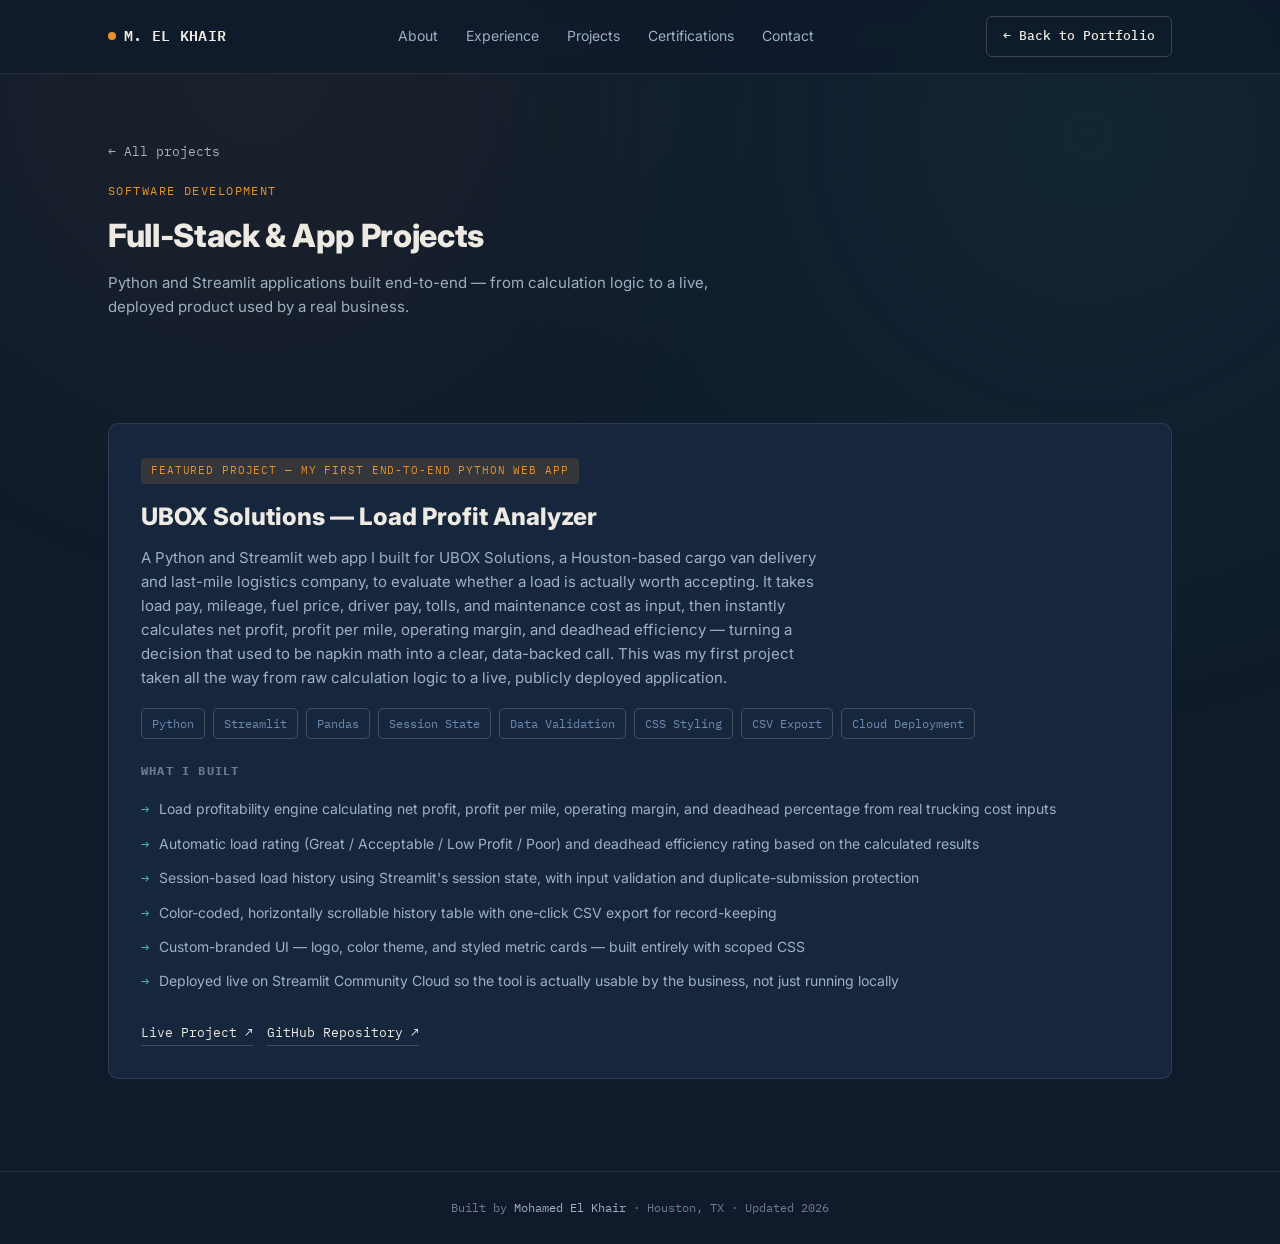
==== software-development.html @ d3c0bf16 "Add files via upload" ====
<!DOCTYPE html>
<html lang="en">
<head>
<meta charset="UTF-8">
<meta name="viewport" content="width=device-width, initial-scale=1.0">
<title>Software Development Projects — Mohamed El Khair</title>
<meta name="description" content="Full-stack and app development projects by Mohamed El Khair — Python, Streamlit, and web applications.">
<link rel="preconnect" href="https://fonts.googleapis.com">
<link rel="preconnect" href="https://fonts.gstatic.com" crossorigin>
<link href="https://fonts.googleapis.com/css2?family=IBM+Plex+Mono:wght@400;500;600;700&family=Inter:wght@400;500;600;700;800&display=swap" rel="stylesheet">
<link rel="stylesheet" href="style.css">
</head>
<body>

<header class="site-nav">
  <div class="nav-inner">
    <a href="index.html" class="nav-logo"><span class="dot"></span>M. EL KHAIR</a>
    <nav class="nav-links">
      <a href="index.html#about">About</a>
      <a href="index.html#experience">Experience</a>
      <a href="index.html#projects">Projects</a>
      <a href="index.html#certifications">Certifications</a>
      <a href="index.html#contact">Contact</a>
    </nav>
    <a class="nav-cta" href="index.html">← Back to Portfolio</a>
  </div>
</header>

<main>
  <section style="border-top:none; padding-bottom:24px;">
    <div class="wrap">
      <a class="back-link" href="index.html#projects">← All projects</a>
      <div class="section-head reveal" style="margin-bottom:16px;">
        <div class="section-num">Software Development</div>
        <div class="section-title">Full-Stack &amp; App Projects</div>
        <p class="section-sub">Python and Streamlit applications built end-to-end — from calculation logic
        to a live, deployed product used by a real business.</p>
      </div>
    </div>
  </section>

  <section style="border-top:none;">
    <div class="wrap">

      <!-- =========================================================
           UBOX SOLUTIONS — LOAD PROFIT ANALYZER
      ========================================================= -->

      <div class="project-featured reveal">
        <div class="project-featured-body">
          <span class="project-tag">Featured Project — My First End-to-End Python Web App</span>
          <h3>UBOX Solutions — Load Profit Analyzer</h3>
          <p class="summary">A Python and Streamlit web app I built for UBOX Solutions, a Houston-based cargo
          van delivery and last-mile logistics company, to evaluate whether a load is actually worth accepting.
          It takes load pay, mileage, fuel price, driver pay, tolls, and maintenance cost as input, then instantly
          calculates net profit, profit per mile, operating margin, and deadhead efficiency — turning a decision
          that used to be napkin math into a clear, data-backed call. This was my first project taken all the way
          from raw calculation logic to a live, publicly deployed application.</p>

          <div class="stack-row">
            <span class="stack-chip">Python</span>
            <span class="stack-chip">Streamlit</span>
            <span class="stack-chip">Pandas</span>
            <span class="stack-chip">Session State</span>
            <span class="stack-chip">Data Validation</span>
            <span class="stack-chip">CSS Styling</span>
            <span class="stack-chip">CSV Export</span>
            <span class="stack-chip">Cloud Deployment</span>
          </div>

          <h4 style="font-family:var(--font-display); font-size:12px; color:var(--text-faint); text-transform:uppercase; letter-spacing:0.1em; margin-bottom:12px;">What I Built</h4>
          <ul class="insight-list">
            <li>Load profitability engine calculating net profit, profit per mile, operating margin, and deadhead percentage from real trucking cost inputs</li>
            <li>Automatic load rating (Great / Acceptable / Low Profit / Poor) and deadhead efficiency rating based on the calculated results</li>
            <li>Session-based load history using Streamlit's session state, with input validation and duplicate-submission protection</li>
            <li>Color-coded, horizontally scrollable history table with one-click CSV export for record-keeping</li>
            <li>Custom-branded UI — logo, color theme, and styled metric cards — built entirely with scoped CSS</li>
            <li>Deployed live on Streamlit Community Cloud so the tool is actually usable by the business, not just running locally</li>
          </ul>

          <div class="project-links">
            <a class="project-link" href="https://ubox-solutions-load-profit-analyzer-mfdxvubiu267xohphbg4ma.streamlit.app/" target="_blank" rel="noopener">Live Project ↗</a>
            <a class="project-link" href="https://github.com/Simohjc/UBOX-Solutions-Load-Profit-Analyzer" target="_blank" rel="noopener">GitHub Repository ↗</a>
          </div>
        </div>
      </div>

    </div>
  </section>
</main>

<footer>
  <p>Built by <a href="https://github.com/Simohjc" target="_blank" rel="noopener">Mohamed El Khair</a> · Houston, TX · Updated 2026</p>
</footer>

<script>
  (function(){
    var items = document.querySelectorAll('.reveal');
    if(!('IntersectionObserver' in window)){
      items.forEach(function(el){ el.classList.add('in'); });
      return;
    }
    var obs = new IntersectionObserver(function(entries){
      entries.forEach(function(entry){
        if(entry.isIntersecting){
          entry.target.classList.add('in');
          obs.unobserve(entry.target);
        }
      });
    }, {threshold:0.12});
    items.forEach(function(el){ obs.observe(el); });
  })();
</script>

</body>
</html>
---- style.css ----
:root{
    --bg: #0F1B2B;
    --bg-elevated: #16273D;
    --bg-elevated-2: #1C3049;
    --accent: #E8912D;
    --accent-soft: rgba(232,145,45,0.14);
    --secondary: #6C8AAE;
    --teal: #46B8A4;
    --text: #EDEAE3;
    --text-dim: #9FB0C3;
    --text-faint: #6C7C93;
    --border: rgba(237,234,227,0.10);
    --border-strong: rgba(237,234,227,0.20);
    --font-display: 'IBM Plex Mono', 'Consolas', monospace;
    --font-body: 'Inter', -apple-system, sans-serif;
    --radius: 10px;
    --max-w: 1120px;
  }

  *{box-sizing:border-box; margin:0; padding:0;}
  html{scroll-behavior:smooth;}
  @media (prefers-reduced-motion: reduce){
    html{scroll-behavior:auto;}
    *{animation-duration:0.001ms !important; animation-iteration-count:1 !important; transition-duration:0.001ms !important;}
  }

  body{
    background:var(--bg);
    color:var(--text);
    font-family:var(--font-body);
    line-height:1.6;
    -webkit-font-smoothing:antialiased;
    overflow-x:hidden;
  }

  body::before{
    content:"";
    position:fixed;
    inset:0;
    background-image:
      radial-gradient(circle at 20% 8%, rgba(232,145,45,0.06), transparent 40%),
      radial-gradient(circle at 85% 15%, rgba(70,184,164,0.07), transparent 45%);
    pointer-events:none;
    z-index:0;
  }

  .wrap{max-width:var(--max-w); margin:0 auto; padding:0 28px; position:relative; z-index:1;}

  a{color:inherit; text-decoration:none;}

  .mono{font-family:var(--font-display);}

  /* ---------- NAV ---------- */
  header.site-nav{
    position:sticky; top:0; z-index:50;
    background:rgba(15,27,43,0.85);
    backdrop-filter:blur(10px);
    -webkit-backdrop-filter:blur(10px);
    border-bottom:1px solid var(--border);
  }
  .nav-inner{
    display:flex; align-items:center; justify-content:space-between;
    padding:16px 28px; max-width:var(--max-w); margin:0 auto;
  }
  .nav-logo{
    font-family:var(--font-display); font-weight:600; font-size:15px;
    letter-spacing:0.02em; color:var(--text);
    display:flex; align-items:center; gap:8px;
  }
  .nav-logo .dot{width:8px; height:8px; border-radius:50%; background:var(--accent); display:inline-block;}
  .nav-links{display:flex; align-items:center; gap:28px; font-size:14px;}
  .nav-links a{color:var(--text-dim); transition:color 0.2s ease; position:relative;}
  .nav-links a:hover{color:var(--accent);}
  .nav-links a:focus-visible, a:focus-visible, button:focus-visible{
    outline:2px solid var(--accent); outline-offset:3px; border-radius:2px;
  }
  .nav-cta{
    font-family:var(--font-display); font-size:13px; font-weight:500;
    padding:9px 16px; border:1px solid var(--border-strong); border-radius:6px;
    color:var(--text); transition:all 0.2s ease; white-space:nowrap;
  }
  .nav-cta:hover{border-color:var(--accent); color:var(--accent); background:var(--accent-soft);}
  .nav-toggle{display:none;}

  /* ---------- HERO ---------- */
  .hero{
    padding:88px 0 72px;
    display:grid;
    grid-template-columns:1.05fr 0.95fr;
    gap:56px;
    align-items:center;
  }
  .eyebrow{
    font-family:var(--font-display); font-size:12.5px; color:var(--accent);
    letter-spacing:0.14em; text-transform:uppercase; margin-bottom:20px;
    display:flex; align-items:center; gap:10px;
  }
  .eyebrow::before{content:""; width:22px; height:1px; background:var(--accent);}
  .hero h1{
    font-size:clamp(34px, 4.6vw, 54px); font-weight:800; line-height:1.08;
    letter-spacing:-0.02em; color:var(--text); margin-bottom:22px;
  }
  .hero h1 .hl{color:var(--accent);}
  .hero p.lede{
    font-size:17px; color:var(--text-dim); max-width:520px; margin-bottom:32px;
  }
  .hero-actions{display:flex; gap:14px; flex-wrap:wrap;}
  .btn{
    font-family:var(--font-display); font-size:13.5px; font-weight:500;
    padding:13px 22px; border-radius:6px; transition:all 0.2s ease;
    display:inline-flex; align-items:center; gap:8px;
  }
  .btn-primary{background:var(--accent); color:#1A1103; font-weight:600;}
  .btn-primary:hover{background:#F5A238; transform:translateY(-1px);}
  .btn-secondary{border:1px solid var(--border-strong); color:var(--text);}
  .btn-secondary:hover{border-color:var(--text-dim); background:rgba(255,255,255,0.03);}

  /* manifest card */
  .manifest-card{
    background:var(--bg-elevated);
    border:1px solid var(--border);
    border-radius:var(--radius);
    overflow:hidden;
    box-shadow:0 24px 60px -20px rgba(0,0,0,0.5);
  }
  .manifest-head{
    display:flex; align-items:center; gap:8px;
    padding:12px 16px; border-bottom:1px solid var(--border);
    background:var(--bg-elevated-2);
  }
  .manifest-head span.chip{width:9px; height:9px; border-radius:50%; background:var(--border-strong);}
  .manifest-head .title{
    font-family:var(--font-display); font-size:12px; color:var(--text-faint); margin-left:4px;
  }
  .manifest-body{padding:22px 20px;}
  .query-line{
    font-family:var(--font-display); font-size:13.5px; color:var(--teal);
    min-height:20px; margin-bottom:20px; word-break:break-word;
  }
  .query-line .prompt{color:var(--text-faint);}
  .query-line .cursor{display:inline-block; width:7px; height:15px; background:var(--teal); margin-left:2px; vertical-align:middle; animation:blink 1s steps(1) infinite;}
  @keyframes blink{50%{opacity:0;}}

  .manifest-table{border-top:1px dashed var(--border); padding-top:16px;}
  .manifest-row{
    display:flex; justify-content:space-between; gap:12px;
    padding:9px 0; border-bottom:1px solid var(--border);
    font-size:13.5px;
  }
  .manifest-row:last-child{border-bottom:none;}
  .manifest-row .field{font-family:var(--font-display); color:var(--text-faint); letter-spacing:0.04em;}
  .manifest-row .value{color:var(--text); font-weight:500; text-align:right;}
  .status-dot{width:7px; height:7px; border-radius:50%; background:var(--teal); display:inline-block; margin-right:7px; box-shadow:0 0 8px var(--teal);}

  /* ---------- SECTION SHARED ---------- */
  section{padding:64px 0; border-top:1px solid var(--border); position:relative; z-index:1;}
  .section-head{margin-bottom:40px;}
  .section-num{
    font-family:var(--font-display); font-size:12px; color:var(--accent);
    letter-spacing:0.12em; text-transform:uppercase; margin-bottom:10px;
  }
  .section-title{font-size:clamp(24px,3vw,32px); font-weight:800; letter-spacing:-0.01em;}
  .section-sub{color:var(--text-dim); margin-top:10px; max-width:640px; font-size:15px;}

  .reveal{opacity:0; transform:translateY(18px); transition:opacity 0.6s ease, transform 0.6s ease;}
  .reveal.in{opacity:1; transform:translateY(0);}

  /* ---------- ABOUT ---------- */
  .about-grid{display:grid; grid-template-columns:1.3fr 1fr; gap:48px;}
  .about-grid p{color:var(--text-dim); font-size:15.5px; margin-bottom:16px;}
  .about-grid p strong{color:var(--text); font-weight:600;}
  .skill-group{margin-bottom:22px;}
  .skill-group h4{
    font-family:var(--font-display); font-size:11.5px; color:var(--text-faint);
    text-transform:uppercase; letter-spacing:0.1em; margin-bottom:10px;
  }
  .tag-row{display:flex; flex-wrap:wrap; gap:8px;}
  .tag{
    font-family:var(--font-display); font-size:12.5px; padding:6px 11px;
    border:1px solid var(--border-strong); border-radius:5px; color:var(--text-dim);
    background:rgba(255,255,255,0.02);
  }

  /* ---------- EXPERIENCE ---------- */
  .exp-item{
    display:grid; grid-template-columns:150px 1fr; gap:24px;
    padding:22px 0; border-bottom:1px solid var(--border);
  }
  .exp-item:last-child{border-bottom:none;}
  .exp-date{font-family:var(--font-display); font-size:12.5px; color:var(--text-faint); padding-top:2px;}
  .exp-date .current{color:var(--teal);}
  .exp-role{font-size:16.5px; font-weight:700; margin-bottom:3px;}
  .exp-company{font-size:13.5px; color:var(--accent); margin-bottom:10px; font-family:var(--font-display);}
  .exp-desc{color:var(--text-dim); font-size:14.5px; max-width:640px;}

  /* ---------- PROJECTS ---------- */
  .project-featured{
    background:var(--bg-elevated);
    border:1px solid var(--border);
    border-radius:var(--radius);
    overflow:hidden;
    margin-bottom:28px;
  }
  .project-featured img{width:100%; display:block; border-bottom:1px solid var(--border);}
  .project-featured-body{padding:32px;}
  .project-tag{
    display:inline-block; font-family:var(--font-display); font-size:11px;
    color:var(--accent); background:var(--accent-soft); padding:4px 10px;
    border-radius:4px; letter-spacing:0.08em; text-transform:uppercase; margin-bottom:14px;
  }
  .project-featured h3{font-size:24px; font-weight:800; margin-bottom:10px;}
  .project-featured p.summary{color:var(--text-dim); font-size:15px; margin-bottom:18px; max-width:680px;}
  .stack-row{display:flex; flex-wrap:wrap; gap:8px; margin-bottom:22px;}
  .stack-chip{
    font-family:var(--font-display); font-size:12px; color:var(--secondary);
    border:1px solid var(--border-strong); padding:5px 10px; border-radius:5px;
  }
  .insight-list{list-style:none; margin-bottom:24px;}
  .insight-list li{
    display:flex; gap:10px; font-size:14px; color:var(--text-dim); padding:6px 0;
  }
  .insight-list li::before{content:"→"; color:var(--teal); font-family:var(--font-display); flex-shrink:0;}

  .gallery-grid{
    display:grid; grid-template-columns:repeat(3, 1fr); gap:12px; margin-bottom:26px;
  }
  .gallery-item{
    display:block; position:relative; border:1px solid var(--border); border-radius:8px;
    overflow:hidden; background:var(--bg-elevated-2); transition:border-color 0.2s ease, transform 0.2s ease;
  }
  .gallery-item:hover{border-color:var(--accent); transform:translateY(-2px);}
  .gallery-item img{
    width:100%; height:120px; object-fit:cover; object-position:top; display:block;
    border-bottom:1px solid var(--border);
  }
  .gallery-item span{
    display:block; font-family:var(--font-display); font-size:11px; color:var(--text-dim);
    padding:8px 10px; letter-spacing:0.02em;
  }
  .project-links{display:flex; gap:14px; flex-wrap:wrap;}
  .project-link{
    font-family:var(--font-display); font-size:13px; color:var(--text);
    border-bottom:1px solid var(--border-strong); padding-bottom:2px; transition:all 0.2s ease;
  }
  .project-link:hover{color:var(--accent); border-color:var(--accent);}

  .project-grid{display:grid; grid-template-columns:1fr 1fr; gap:20px;}
  .project-card{
    background:var(--bg-elevated); border:1px solid var(--border); border-radius:var(--radius);
    padding:24px; transition:border-color 0.2s ease, transform 0.2s ease;
  }
  .project-card:hover{border-color:var(--border-strong); transform:translateY(-2px);}
  .project-card h4{font-size:17px; font-weight:700; margin-bottom:8px;}
  .project-card p{color:var(--text-dim); font-size:13.8px; margin-bottom:14px;}
  .project-card .stack-row{margin-bottom:0;}

  /* ---------- PROJECT CATEGORY TILES (homepage) ---------- */
  .category-grid{display:grid; grid-template-columns:1fr 1fr; gap:24px;}
  .category-card{
    display:block; background:var(--bg-elevated); border:1px solid var(--border);
    border-radius:var(--radius); padding:40px 32px;
    transition:border-color 0.2s ease, transform 0.2s ease;
  }
  .category-card:hover{border-color:var(--accent); transform:translateY(-3px);}
  .category-card .cat-label{
    font-family:var(--font-display); font-size:12px; color:var(--accent);
    text-transform:uppercase; letter-spacing:0.1em; margin-bottom:14px;
  }
  .category-card h3{font-size:25px; font-weight:800; margin-bottom:12px;}
  .category-card p{color:var(--text-dim); font-size:14.5px; margin-bottom:22px; max-width:420px;}
  .category-card .cat-link{
    font-family:var(--font-display); font-size:13px; color:var(--text);
    display:inline-flex; align-items:center; gap:6px; transition:color 0.2s ease;
  }
  .category-card:hover .cat-link{color:var(--accent);}

  /* ---------- SUBPAGE HEADER / BREADCRUMB ---------- */
  .back-link{
    display:inline-flex; align-items:center; gap:8px; font-family:var(--font-display);
    font-size:13px; color:var(--text-dim); margin-bottom:18px; transition:color 0.2s ease;
  }
  .back-link:hover{color:var(--accent);}

  /* ---------- PROJECT SUBSECTIONS ---------- */
  .subsection-head{margin:0 0 28px;}
  .subsection-head + .project-featured{margin-top:0;}
  section#projects .subsection-head:not(:first-of-type){margin-top:52px;}
  .subsection-label{
    font-family:var(--font-display); font-size:12px; color:var(--teal);
    letter-spacing:0.12em; text-transform:uppercase; margin-bottom:8px;
    display:flex; align-items:center; gap:10px;
  }
  .subsection-label::before{content:""; width:16px; height:1px; background:var(--teal);}
  .subsection-title{
    font-size:21px; font-weight:700; color:var(--text);
    padding-bottom:14px; border-bottom:1px solid var(--border);
  }

  /* ---------- CERTS ---------- */
  .cert-grid{display:grid; grid-template-columns:repeat(2, 1fr); gap:14px;}
  .cert-item{
    display:flex; align-items:baseline; gap:12px; padding:16px 18px;
    border:1px solid var(--border); border-radius:8px; background:var(--bg-elevated);
  }
  .cert-year{font-family:var(--font-display); font-size:12px; color:var(--accent); flex-shrink:0;}
  .cert-name{font-size:14px; color:var(--text);}
  .cert-issuer{font-size:12.5px; color:var(--text-faint); display:block; margin-top:2px;}

  /* ---------- CONTACT / FOOTER ---------- */
  .contact-section{
    padding:80px 0; text-align:center; border-top:1px solid var(--border);
  }
  .contact-section .section-num{justify-content:center; display:flex;}
  .contact-section h2{font-size:clamp(26px,4vw,38px); font-weight:800; margin-bottom:16px; letter-spacing:-0.01em;}
  .contact-section p{color:var(--text-dim); max-width:480px; margin:0 auto 32px; font-size:15.5px;}
  .contact-links{display:flex; justify-content:center; gap:16px; flex-wrap:wrap;}

  footer{
    border-top:1px solid var(--border); padding:26px 0; text-align:center;
  }
  footer p{font-family:var(--font-display); font-size:12px; color:var(--text-faint);}
  footer p a{color:var(--text-dim);}
  footer p a:hover{color:var(--accent);}

  /* ---------- RESPONSIVE ---------- */
  @media (max-width:860px){
    .hero{grid-template-columns:1fr; padding-top:56px;}
    .about-grid{grid-template-columns:1fr;}
    .project-grid{grid-template-columns:1fr;}
    .cert-grid{grid-template-columns:1fr;}
    .gallery-grid{grid-template-columns:repeat(2, 1fr);}
    .category-grid{grid-template-columns:1fr;}
    .nav-links{display:none;}
    .nav-cta{display:none;}
  }
  @media (max-width:560px){
    .exp-item{grid-template-columns:1fr; gap:6px;}
    .wrap{padding:0 20px;}
    .manifest-row{flex-direction:column; gap:2px;}
    .manifest-row .value{text-align:left;}
  }
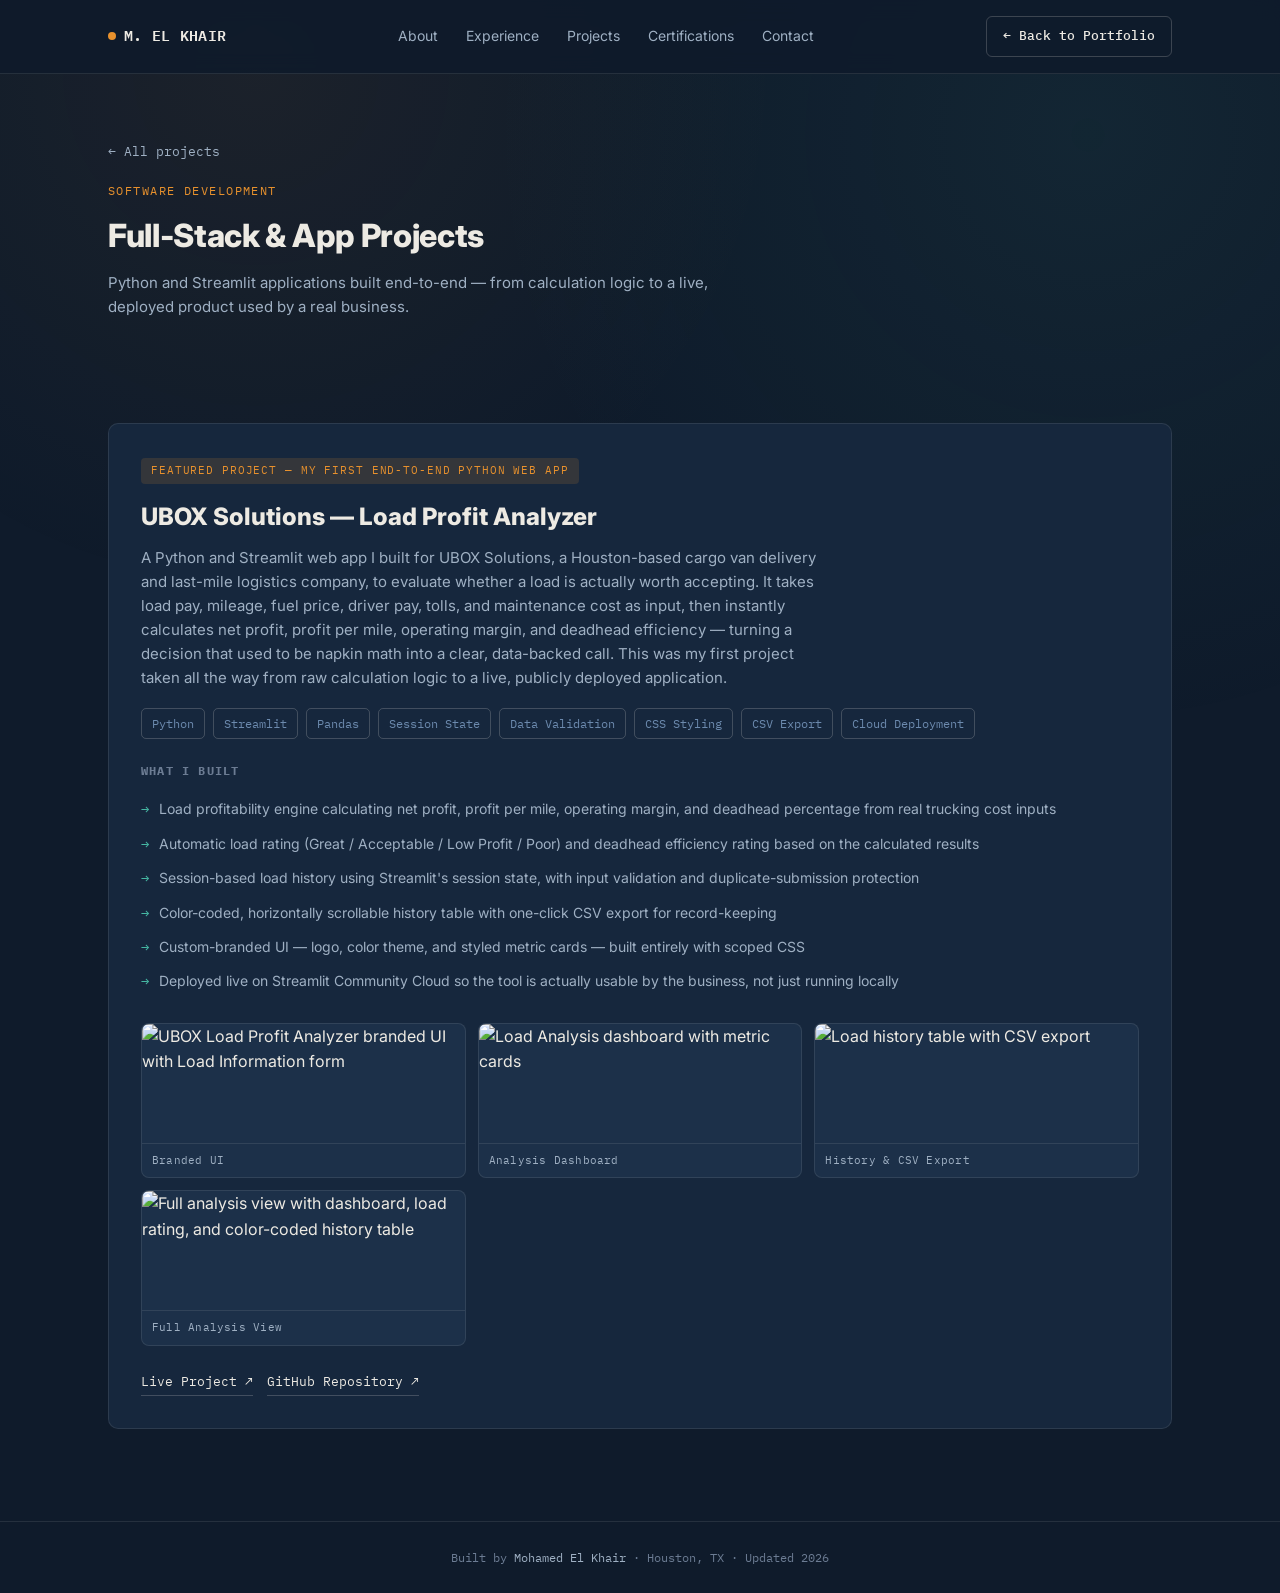
==== commit 62cdb1c2: "Remove unnecessary whitespace in HTML file" ====
--- a/software-development.html
+++ b/software-development.html
@@ -11,7 +11,7 @@
 <link rel="stylesheet" href="style.css">
 </head>
 <body>
-
+ 
 <header class="site-nav">
   <div class="nav-inner">
     <a href="index.html" class="nav-logo"><span class="dot"></span>M. EL KHAIR</a>
@@ -25,7 +25,7 @@
     <a class="nav-cta" href="index.html">← Back to Portfolio</a>
   </div>
 </header>
-
+ 
 <main>
   <section style="border-top:none; padding-bottom:24px;">
     <div class="wrap">
@@ -38,14 +38,14 @@
       </div>
     </div>
   </section>
-
+ 
   <section style="border-top:none;">
     <div class="wrap">
-
+ 
       <!-- =========================================================
            UBOX SOLUTIONS — LOAD PROFIT ANALYZER
       ========================================================= -->
-
+ 
       <div class="project-featured reveal">
         <div class="project-featured-body">
           <span class="project-tag">Featured Project — My First End-to-End Python Web App</span>
@@ -56,7 +56,7 @@
           calculates net profit, profit per mile, operating margin, and deadhead efficiency — turning a decision
           that used to be napkin math into a clear, data-backed call. This was my first project taken all the way
           from raw calculation logic to a live, publicly deployed application.</p>
-
+ 
           <div class="stack-row">
             <span class="stack-chip">Python</span>
             <span class="stack-chip">Streamlit</span>
@@ -67,7 +67,7 @@
             <span class="stack-chip">CSV Export</span>
             <span class="stack-chip">Cloud Deployment</span>
           </div>
-
+ 
           <h4 style="font-family:var(--font-display); font-size:12px; color:var(--text-faint); text-transform:uppercase; letter-spacing:0.1em; margin-bottom:12px;">What I Built</h4>
           <ul class="insight-list">
             <li>Load profitability engine calculating net profit, profit per mile, operating margin, and deadhead percentage from real trucking cost inputs</li>
@@ -77,22 +77,41 @@
             <li>Custom-branded UI — logo, color theme, and styled metric cards — built entirely with scoped CSS</li>
             <li>Deployed live on Streamlit Community Cloud so the tool is actually usable by the business, not just running locally</li>
           </ul>
-
+ 
+          <div class="gallery-grid">
+            <a class="gallery-item" href="img/ubox1.png" target="_blank" rel="noopener">
+              <img src="img/ubox1.png" alt="UBOX Load Profit Analyzer branded UI with Load Information form">
+              <span>Branded UI</span>
+            </a>
+            <a class="gallery-item" href="img/ubox2.png" target="_blank" rel="noopener">
+              <img src="img/ubox2.png" alt="Load Analysis dashboard with metric cards">
+              <span>Analysis Dashboard</span>
+            </a>
+            <a class="gallery-item" href="img/ubox3.png" target="_blank" rel="noopener">
+              <img src="img/ubox3.png" alt="Load history table with CSV export">
+              <span>History &amp; CSV Export</span>
+            </a>
+            <a class="gallery-item" href="img/ubox4.png" target="_blank" rel="noopener">
+              <img src="img/ubox4.png" alt="Full analysis view with dashboard, load rating, and color-coded history table">
+              <span>Full Analysis View</span>
+            </a>
+          </div>
+ 
           <div class="project-links">
             <a class="project-link" href="https://ubox-solutions-load-profit-analyzer-mfdxvubiu267xohphbg4ma.streamlit.app/" target="_blank" rel="noopener">Live Project ↗</a>
             <a class="project-link" href="https://github.com/Simohjc/UBOX-Solutions-Load-Profit-Analyzer" target="_blank" rel="noopener">GitHub Repository ↗</a>
           </div>
         </div>
       </div>
-
+ 
     </div>
   </section>
 </main>
-
+ 
 <footer>
   <p>Built by <a href="https://github.com/Simohjc" target="_blank" rel="noopener">Mohamed El Khair</a> · Houston, TX · Updated 2026</p>
 </footer>
-
+ 
 <script>
   (function(){
     var items = document.querySelectorAll('.reveal');
@@ -111,6 +130,6 @@
     items.forEach(function(el){ obs.observe(el); });
   })();
 </script>
-
+ 
 </body>
 </html>
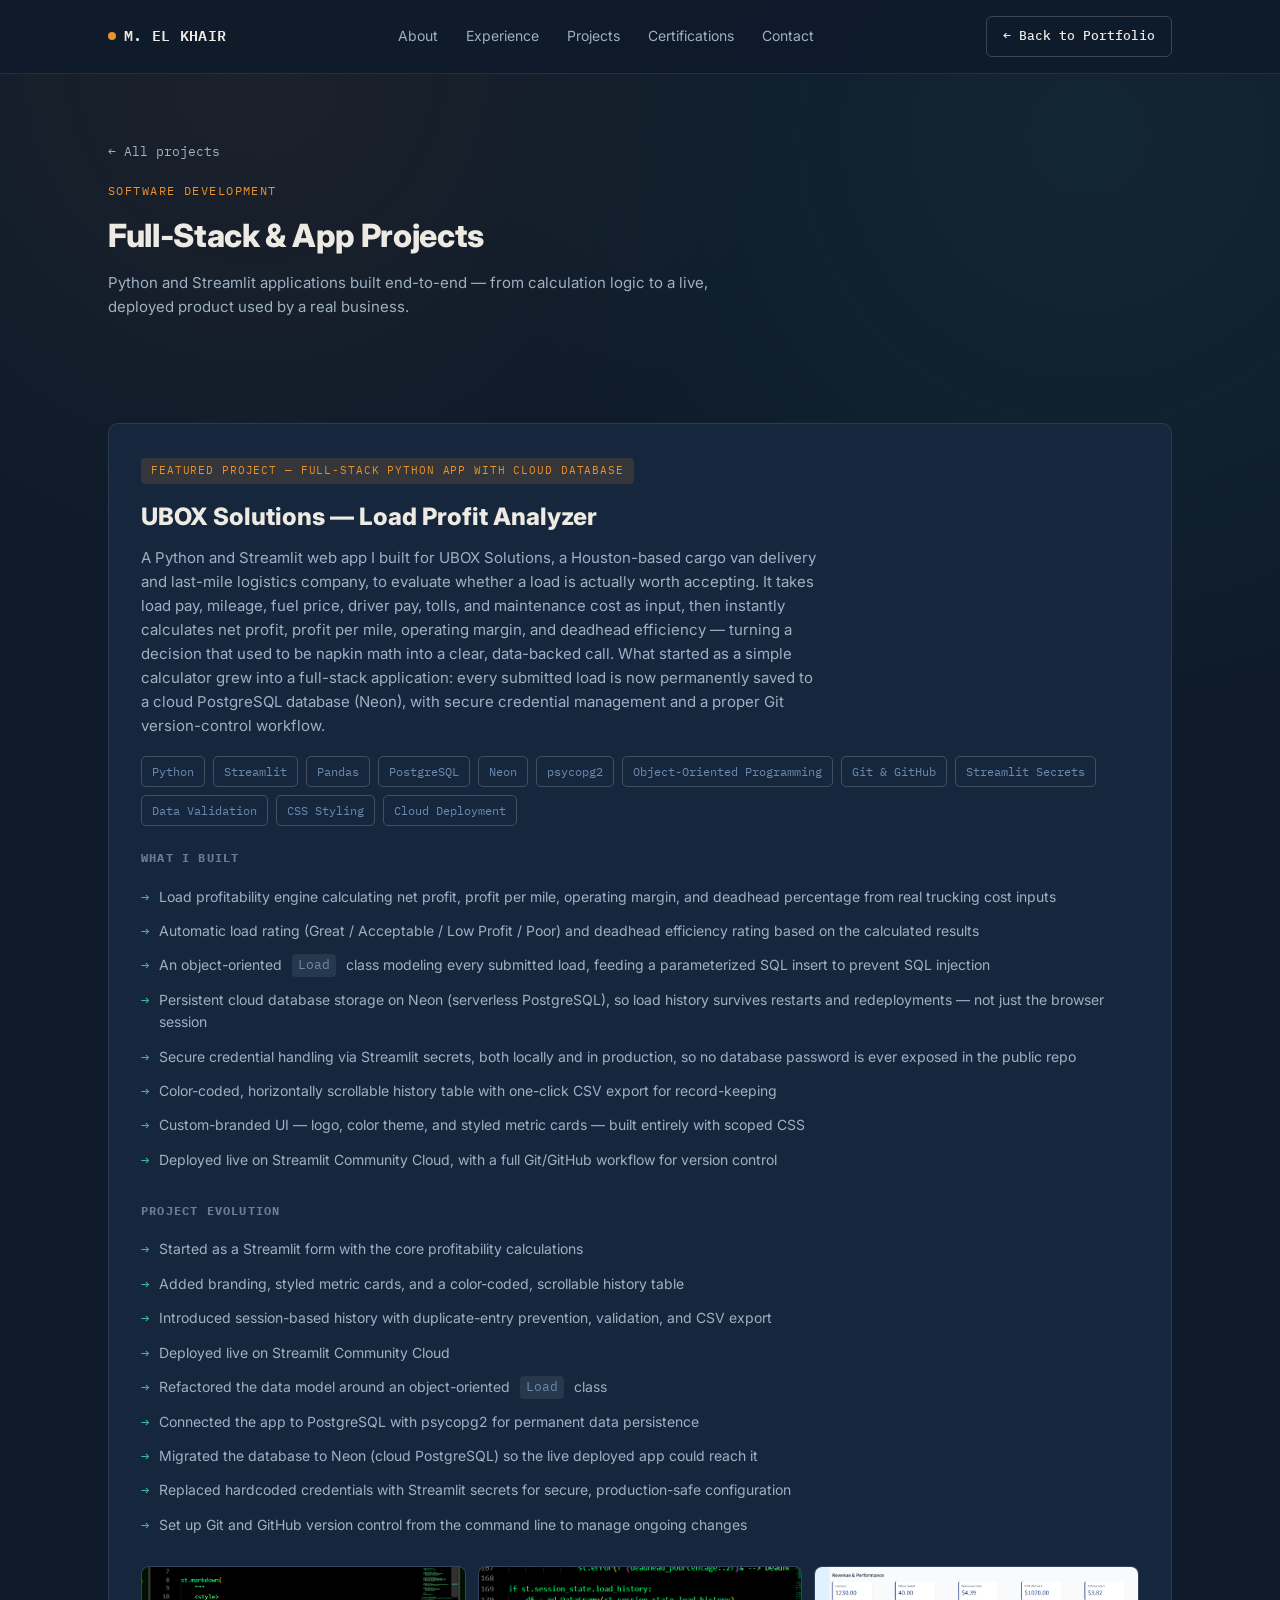
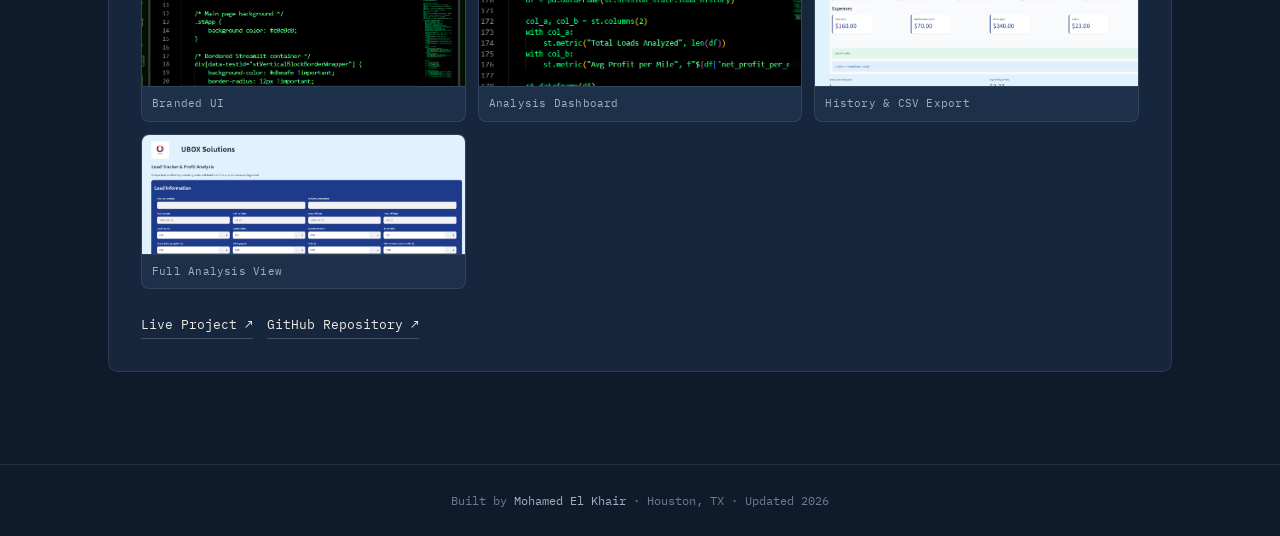
==== commit e8db1fc0: "Update UBOX project with neon database git workflow, and project evolution" ====
--- a/software-development.html
+++ b/software-development.html
@@ -11,7 +11,7 @@
 <link rel="stylesheet" href="style.css">
 </head>
 <body>
- 
+
 <header class="site-nav">
   <div class="nav-inner">
     <a href="index.html" class="nav-logo"><span class="dot"></span>M. EL KHAIR</a>
@@ -25,7 +25,7 @@
     <a class="nav-cta" href="index.html">← Back to Portfolio</a>
   </div>
 </header>
- 
+
 <main>
   <section style="border-top:none; padding-bottom:24px;">
     <div class="wrap">
@@ -38,46 +38,66 @@
       </div>
     </div>
   </section>
- 
+
   <section style="border-top:none;">
     <div class="wrap">
- 
+
       <!-- =========================================================
            UBOX SOLUTIONS — LOAD PROFIT ANALYZER
       ========================================================= -->
- 
+
       <div class="project-featured reveal">
         <div class="project-featured-body">
-          <span class="project-tag">Featured Project — My First End-to-End Python Web App</span>
+          <span class="project-tag">Featured Project — Full-Stack Python App with Cloud Database</span>
           <h3>UBOX Solutions — Load Profit Analyzer</h3>
           <p class="summary">A Python and Streamlit web app I built for UBOX Solutions, a Houston-based cargo
           van delivery and last-mile logistics company, to evaluate whether a load is actually worth accepting.
           It takes load pay, mileage, fuel price, driver pay, tolls, and maintenance cost as input, then instantly
           calculates net profit, profit per mile, operating margin, and deadhead efficiency — turning a decision
-          that used to be napkin math into a clear, data-backed call. This was my first project taken all the way
-          from raw calculation logic to a live, publicly deployed application.</p>
- 
+          that used to be napkin math into a clear, data-backed call. What started as a simple calculator grew
+          into a full-stack application: every submitted load is now permanently saved to a cloud PostgreSQL
+          database (Neon), with secure credential management and a proper Git version-control workflow.</p>
+
           <div class="stack-row">
             <span class="stack-chip">Python</span>
             <span class="stack-chip">Streamlit</span>
             <span class="stack-chip">Pandas</span>
-            <span class="stack-chip">Session State</span>
+            <span class="stack-chip">PostgreSQL</span>
+            <span class="stack-chip">Neon</span>
+            <span class="stack-chip">psycopg2</span>
+            <span class="stack-chip">Object-Oriented Programming</span>
+            <span class="stack-chip">Git &amp; GitHub</span>
+            <span class="stack-chip">Streamlit Secrets</span>
             <span class="stack-chip">Data Validation</span>
             <span class="stack-chip">CSS Styling</span>
-            <span class="stack-chip">CSV Export</span>
             <span class="stack-chip">Cloud Deployment</span>
           </div>
- 
+
           <h4 style="font-family:var(--font-display); font-size:12px; color:var(--text-faint); text-transform:uppercase; letter-spacing:0.1em; margin-bottom:12px;">What I Built</h4>
           <ul class="insight-list">
             <li>Load profitability engine calculating net profit, profit per mile, operating margin, and deadhead percentage from real trucking cost inputs</li>
             <li>Automatic load rating (Great / Acceptable / Low Profit / Poor) and deadhead efficiency rating based on the calculated results</li>
-            <li>Session-based load history using Streamlit's session state, with input validation and duplicate-submission protection</li>
+            <li>An object-oriented <code>Load</code> class modeling every submitted load, feeding a parameterized SQL insert to prevent SQL injection</li>
+            <li>Persistent cloud database storage on Neon (serverless PostgreSQL), so load history survives restarts and redeployments — not just the browser session</li>
+            <li>Secure credential handling via Streamlit secrets, both locally and in production, so no database password is ever exposed in the public repo</li>
             <li>Color-coded, horizontally scrollable history table with one-click CSV export for record-keeping</li>
             <li>Custom-branded UI — logo, color theme, and styled metric cards — built entirely with scoped CSS</li>
-            <li>Deployed live on Streamlit Community Cloud so the tool is actually usable by the business, not just running locally</li>
+            <li>Deployed live on Streamlit Community Cloud, with a full Git/GitHub workflow for version control</li>
           </ul>
- 
+
+          <h4 style="font-family:var(--font-display); font-size:12px; color:var(--text-faint); text-transform:uppercase; letter-spacing:0.1em; margin:20px 0 12px;">Project Evolution</h4>
+          <ul class="insight-list">
+            <li>Started as a Streamlit form with the core profitability calculations</li>
+            <li>Added branding, styled metric cards, and a color-coded, scrollable history table</li>
+            <li>Introduced session-based history with duplicate-entry prevention, validation, and CSV export</li>
+            <li>Deployed live on Streamlit Community Cloud</li>
+            <li>Refactored the data model around an object-oriented <code>Load</code> class</li>
+            <li>Connected the app to PostgreSQL with psycopg2 for permanent data persistence</li>
+            <li>Migrated the database to Neon (cloud PostgreSQL) so the live deployed app could reach it</li>
+            <li>Replaced hardcoded credentials with Streamlit secrets for secure, production-safe configuration</li>
+            <li>Set up Git and GitHub version control from the command line to manage ongoing changes</li>
+          </ul>
+
           <div class="gallery-grid">
             <a class="gallery-item" href="img/ubox1.png" target="_blank" rel="noopener">
               <img src="img/ubox1.png" alt="UBOX Load Profit Analyzer branded UI with Load Information form">
@@ -96,22 +116,22 @@
               <span>Full Analysis View</span>
             </a>
           </div>
- 
+
           <div class="project-links">
             <a class="project-link" href="https://ubox-solutions-load-profit-analyzer-mfdxvubiu267xohphbg4ma.streamlit.app/" target="_blank" rel="noopener">Live Project ↗</a>
             <a class="project-link" href="https://github.com/Simohjc/UBOX-Solutions-Load-Profit-Analyzer" target="_blank" rel="noopener">GitHub Repository ↗</a>
           </div>
         </div>
       </div>
- 
+
     </div>
   </section>
 </main>
- 
+
 <footer>
   <p>Built by <a href="https://github.com/Simohjc" target="_blank" rel="noopener">Mohamed El Khair</a> · Houston, TX · Updated 2026</p>
 </footer>
- 
+
 <script>
   (function(){
     var items = document.querySelectorAll('.reveal');
@@ -130,6 +150,6 @@
     items.forEach(function(el){ obs.observe(el); });
   })();
 </script>
- 
+
 </body>
 </html>
--- a/style.css
+++ b/style.css
@@ -220,6 +220,10 @@
     display:flex; gap:10px; font-size:14px; color:var(--text-dim); padding:6px 0;
   }
   .insight-list li::before{content:"→"; color:var(--teal); font-family:var(--font-display); flex-shrink:0;}
+  .insight-list code, .project-featured p.summary code{
+    font-family:var(--font-display); background:rgba(255,255,255,0.08);
+    color:var(--secondary); padding:1px 6px; border-radius:4px; font-size:0.92em;
+  }
 
   .gallery-grid{
     display:grid; grid-template-columns:repeat(3, 1fr); gap:12px; margin-bottom:26px;
